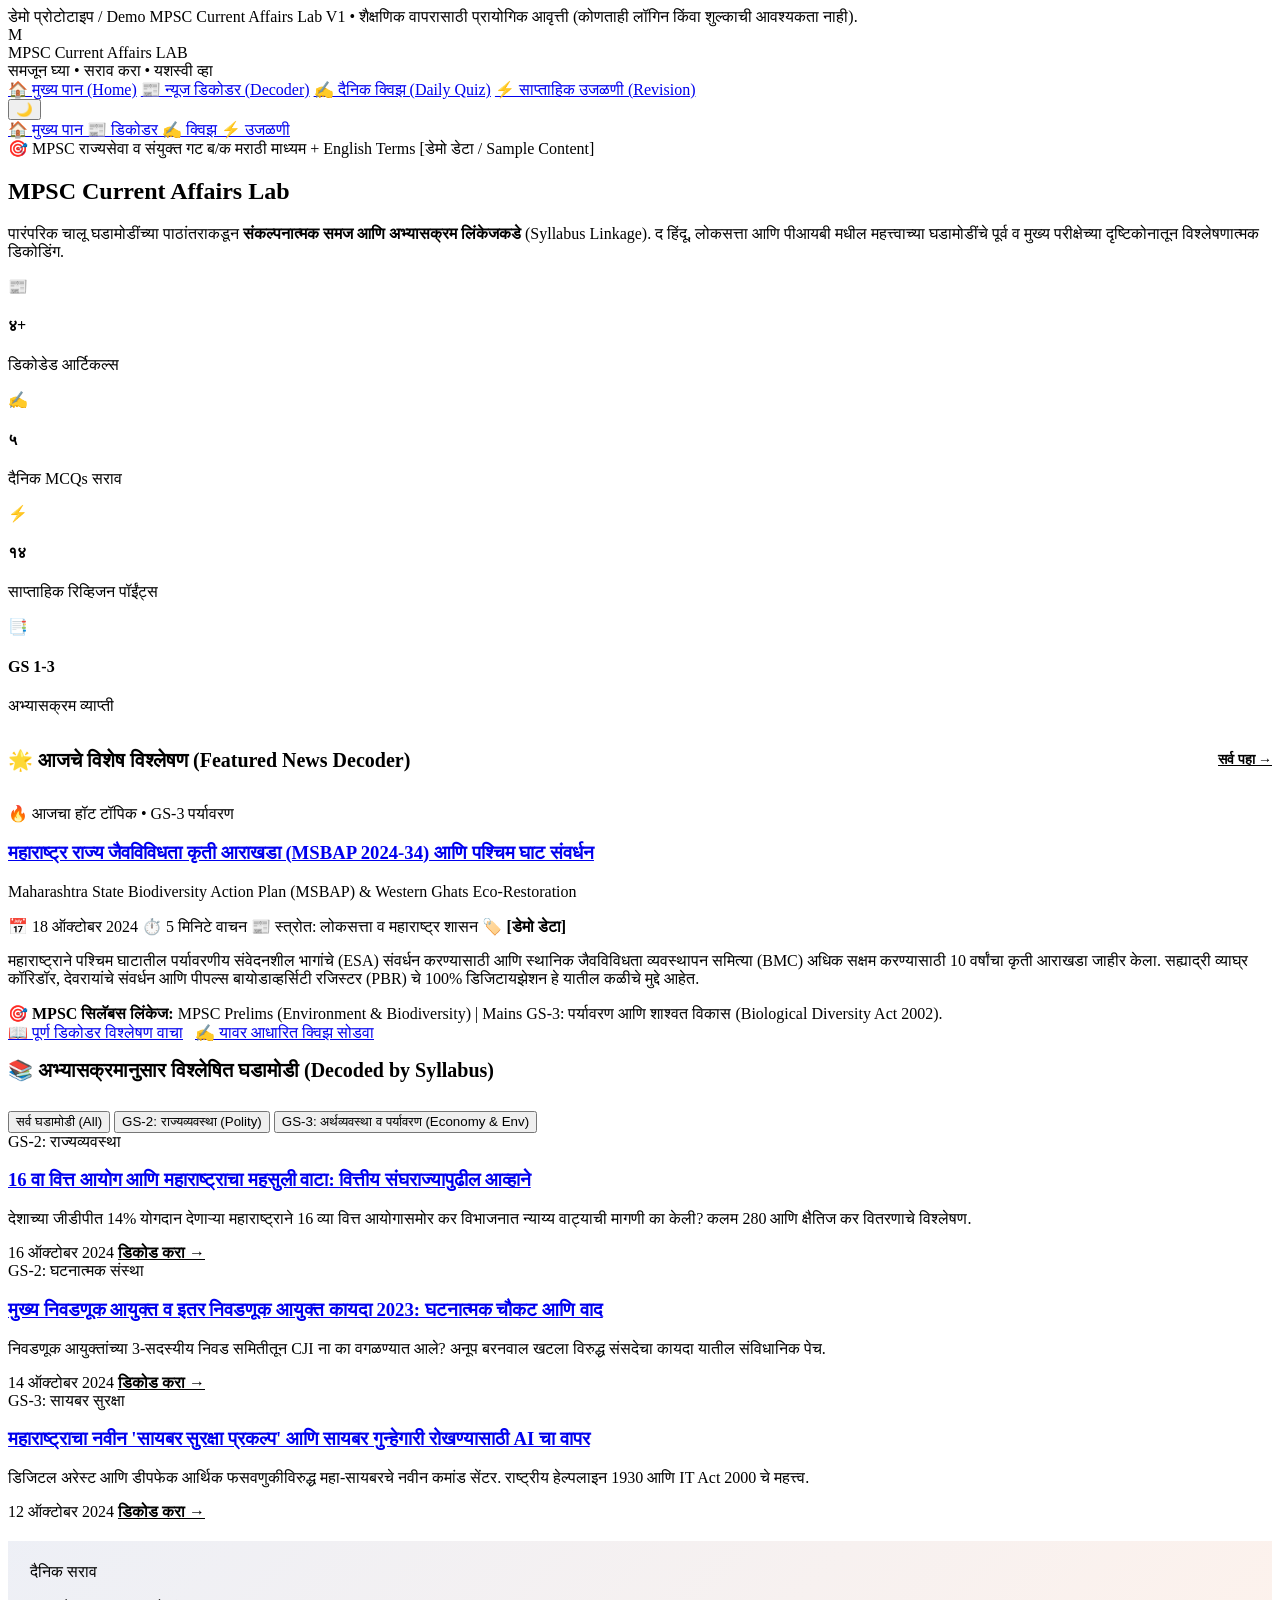
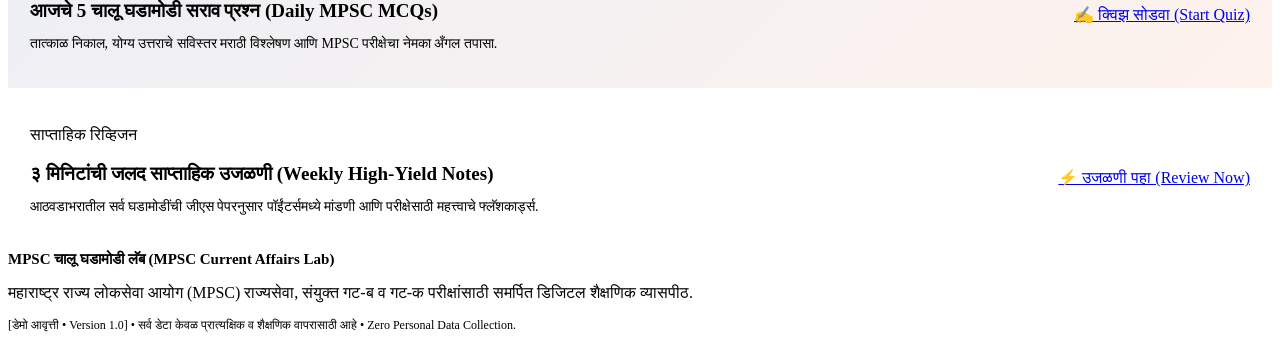
==== index.html @ ac259b22 "Add files via upload" ====
<!DOCTYPE html>
<html lang="mr" data-theme="light">
<head>
  <meta charset="UTF-8">
  <meta name="viewport" content="width=device-width, initial-scale=1.0">
  <title>MPSC चालू घडामोडी लॅब | MPSC Current Affairs Lab</title>
  <meta name="description" content="महाराष्ट्र लोकसेवा आयोग (MPSC) राज्यसेवा व संयुक्त परीक्षांसाठी दर्जेदार चालू घडामोडींचे मराठीत विश्लेषण, सिलॅबस लिंकेज, दैनिक क्विझ आणि साप्ताहिक उजळणी.">
  <link rel="stylesheet" href="css/style.css">
</head>
<body>

  <!-- Demo Notice Banner -->
  <div class="demo-banner" role="status">
    <span class="demo-pill">डेमो प्रोटोटाइप / Demo</span>
    <span>MPSC Current Affairs Lab V1 • शैक्षणिक वापरासाठी प्रायोगिक आवृत्ती (कोणताही लॉगिन किंवा शुल्काची आवश्यकता नाही).</span>
  </div>

  <!-- Main Site Header -->
  <header class="site-header">
    <div class="header-container">
      <div class="brand-wrapper">
        <div class="brand-icon-box" aria-hidden="true">M</div>
        <div class="brand-titles">
          <div class="brand-title">
            MPSC Current Affairs <span class="lab-badge">LAB</span>
          </div>
          <div class="brand-subtitle">समजून घ्या • सराव करा • यशस्वी व्हा</div>
        </div>
      </div>

      <!-- Desktop Nav -->
      <nav class="desktop-nav" aria-label="मुख्य नेव्हिगेशन">
        <a href="index.html" class="nav-link active">🏠 मुख्य पान (Home)</a>
        <a href="decoder.html" class="nav-link">📰 न्यूज डिकोडर (Decoder)</a>
        <a href="quiz.html" class="nav-link">✍️ दैनिक क्विझ (Daily Quiz)</a>
        <a href="revision.html" class="nav-link">⚡ साप्ताहिक उजळणी (Revision)</a>
      </nav>

      <!-- Header Actions -->
      <div class="header-actions">
        <button type="button" class="theme-toggle-btn" aria-label="थीम बदला">🌙</button>
      </div>
    </div>
  </header>

  <!-- Mobile Bottom Sticky Navigation -->
  <nav class="mobile-bottom-nav" aria-label="मोबाईल नेव्हिगेशन">
    <a href="index.html" class="mobile-nav-item active">
      <span class="nav-icon">🏠</span>
      <span>मुख्य पान</span>
    </a>
    <a href="decoder.html" class="mobile-nav-item">
      <span class="nav-icon">📰</span>
      <span>डिकोडर</span>
    </a>
    <a href="quiz.html" class="mobile-nav-item">
      <span class="nav-icon">✍️</span>
      <span>क्विझ</span>
    </a>
    <a href="revision.html" class="mobile-nav-item">
      <span class="nav-icon">⚡</span>
      <span>उजळणी</span>
    </a>
  </nav>

  <!-- Main Content Wrapper -->
  <main class="main-wrapper">
    <!-- Hero / Intro Banner -->
    <section class="page-header-box">
      <div class="page-badge-row">
        <span class="badge badge-mpsc">🎯 MPSC राज्यसेवा व संयुक्त गट ब/क</span>
        <span class="badge badge-category">मराठी माध्यम + English Terms</span>
        <span class="badge badge-demo">[डेमो डेटा / Sample Content]</span>
      </div>
      <h1 class="page-title">MPSC Current Affairs Lab</h1>
      <p class="page-subtitle">
        पारंपरिक चालू घडामोडींच्या पाठांतराकडून <strong>संकल्पनात्मक समज आणि अभ्यासक्रम लिंकेजकडे</strong> (Syllabus Linkage). 
        द हिंदू, लोकसत्ता आणि पीआयबी मधील महत्त्वाच्या घडामोडींचे पूर्व व मुख्य परीक्षेच्या दृष्टिकोनातून विश्लेषणात्मक डिकोडिंग.
      </p>
    </section>

    <!-- Quick Stats Strip -->
    <section class="quick-stats-strip" aria-label="लॅब विहंगावलोकन आकडेवारी">
      <div class="stat-card">
        <div class="stat-icon orange">📰</div>
        <div class="stat-info">
          <h4>४+</h4>
          <p>डिकोडेड आर्टिकल्स</p>
        </div>
      </div>
      <div class="stat-card">
        <div class="stat-icon blue">✍️</div>
        <div class="stat-info">
          <h4>५</h4>
          <p>दैनिक MCQs सराव</p>
        </div>
      </div>
      <div class="stat-card">
        <div class="stat-icon green">⚡</div>
        <div class="stat-info">
          <h4>१४</h4>
          <p>साप्ताहिक रिव्हिजन पॉईंट्स</p>
        </div>
      </div>
      <div class="stat-card">
        <div class="stat-icon purple">📑</div>
        <div class="stat-info">
          <h4>GS 1-3</h4>
          <p>अभ्यासक्रम व्याप्ती</p>
        </div>
      </div>
    </section>

    <!-- Section Heading -->
    <div style="display: flex; align-items: center; justify-content: space-between; margin-bottom: 16px;">
      <h2 style="font-size: 20px; font-weight: 700; color: var(--text-primary); display: flex; align-items: center; gap: 8px;">
        🌟 आजचे विशेष विश्लेषण (Featured News Decoder)
      </h2>
      <a href="decoder.html" style="font-size: 14px; font-weight: 600; color: var(--brand-orange);">
        सर्व पहा →
      </a>
    </div>

    <!-- Featured Article Card -->
    <article class="featured-card">
      <div class="featured-tag">🔥 आजचा हॉट टॉपिक • GS-3 पर्यावरण</div>
      <h3 class="featured-title">
        <a href="decoder.html?id=msbap-western-ghats-2024">
          महाराष्ट्र राज्य जैवविविधता कृती आराखडा (MSBAP 2024-34) आणि पश्चिम घाट संवर्धन
        </a>
      </h3>
      <p class="featured-eng-title">Maharashtra State Biodiversity Action Plan (MSBAP) & Western Ghats Eco-Restoration</p>
      
      <div class="article-meta-row">
        <span class="meta-item">📅 18 ऑक्टोबर 2024</span>
        <span class="meta-item">⏱️ 5 मिनिटे वाचन</span>
        <span class="meta-item">📰 स्त्रोत: लोकसत्ता व महाराष्ट्र शासन</span>
        <span class="meta-item">🏷️ <strong>[डेमो डेटा]</strong></span>
      </div>

      <p class="featured-summary">
        महाराष्ट्राने पश्चिम घाटातील पर्यावरणीय संवेदनशील भागांचे (ESA) संवर्धन करण्यासाठी आणि स्थानिक जैवविविधता व्यवस्थापन समित्या (BMC) अधिक सक्षम करण्यासाठी 10 वर्षांचा कृती आराखडा जाहीर केला. सह्याद्री व्याघ्र कॉरिडॉर, देवरायांचे संवर्धन आणि पीपल्स बायोडाव्हर्सिटी रजिस्टर (PBR) चे 100% डिजिटायझेशन हे यातील कळीचे मुद्दे आहेत.
      </p>

      <div class="syllabus-pill-box">
        <strong>🎯 MPSC सिलॅबस लिंकेज:</strong> MPSC Prelims (Environment & Biodiversity) | Mains GS-3: पर्यावरण आणि शाश्वत विकास (Biological Diversity Act 2002).
      </div>

      <div style="display: flex; gap: 12px; flex-wrap: wrap;">
        <a href="decoder.html?id=msbap-western-ghats-2024" class="btn btn-primary">
          📖 पूर्ण डिकोडर विश्लेषण वाचा
        </a>
        <a href="quiz.html" class="btn btn-secondary">
          ✍️ यावर आधारित क्विझ सोडवा
        </a>
      </div>
    </article>

    <!-- Syllabus Filter Strip -->
    <div style="display: flex; align-items: center; justify-content: space-between; margin-bottom: 12px;">
      <h2 style="font-size: 20px; font-weight: 700; color: var(--text-primary); display: flex; align-items: center; gap: 8px;">
        📚 अभ्यासक्रमानुसार विश्लेषित घडामोडी (Decoded by Syllabus)
      </h2>
    </div>

    <div class="filter-strip" role="tablist" aria-label="अभ्यासक्रम फिल्टर">
      <button class="filter-chip active" data-filter="all">सर्व घडामोडी (All)</button>
      <button class="filter-chip" data-filter="GS-2">GS-2: राज्यव्यवस्था (Polity)</button>
      <button class="filter-chip" data-filter="GS-3">GS-3: अर्थव्यवस्था व पर्यावरण (Economy & Env)</button>
    </div>

    <!-- Articles Grid -->
    <div class="articles-grid" id="home-articles-grid">
      <!-- Article 1 -->
      <article class="article-card" data-category="GS-2">
        <div class="article-card-header">
          <span class="badge badge-category">GS-2: राज्यव्यवस्था</span>
          <h3 class="article-card-title">
            <a href="decoder.html?id=finance-commission-16-maharashtra">
              16 वा वित्त आयोग आणि महाराष्ट्राचा महसुली वाटा: वित्तीय संघराज्यापुढील आव्हाने
            </a>
          </h3>
          <p class="article-card-desc">
            देशाच्या जीडीपीत 14% योगदान देणाऱ्या महाराष्ट्राने 16 व्या वित्त आयोगासमोर कर विभाजनात न्याय्य वाट्याची मागणी का केली? कलम 280 आणि क्षैतिज कर वितरणाचे विश्लेषण.
          </p>
        </div>
        <div class="article-card-footer">
          <span style="color: var(--text-muted);">16 ऑक्टोबर 2024</span>
          <a href="decoder.html?id=finance-commission-16-maharashtra" style="color: var(--brand-orange); font-weight: 700;">
            डिकोड करा →
          </a>
        </div>
      </article>

      <!-- Article 2 -->
      <article class="article-card" data-category="GS-2">
        <div class="article-card-header">
          <span class="badge badge-category">GS-2: घटनात्मक संस्था</span>
          <h3 class="article-card-title">
            <a href="decoder.html?id=election-commission-reform-2024">
              मुख्य निवडणूक आयुक्त व इतर निवडणूक आयुक्त कायदा 2023: घटनात्मक चौकट आणि वाद
            </a>
          </h3>
          <p class="article-card-desc">
            निवडणूक आयुक्तांच्या 3-सदस्यीय निवड समितीतून CJI ना का वगळण्यात आले? अनूप बरनवाल खटला विरुद्ध संसदेचा कायदा यातील संविधानिक पेच.
          </p>
        </div>
        <div class="article-card-footer">
          <span style="color: var(--text-muted);">14 ऑक्टोबर 2024</span>
          <a href="decoder.html?id=election-commission-reform-2024" style="color: var(--brand-orange); font-weight: 700;">
            डिकोड करा →
          </a>
        </div>
      </article>

      <!-- Article 3 -->
      <article class="article-card" data-category="GS-3">
        <div class="article-card-header">
          <span class="badge badge-category">GS-3: सायबर सुरक्षा</span>
          <h3 class="article-card-title">
            <a href="decoder.html?id=ai-cyber-security-maharashtra">
              महाराष्ट्राचा नवीन 'सायबर सुरक्षा प्रकल्प' आणि सायबर गुन्हेगारी रोखण्यासाठी AI चा वापर
            </a>
          </h3>
          <p class="article-card-desc">
            डिजिटल अरेस्ट आणि डीपफेक आर्थिक फसवणुकीविरुद्ध महा-सायबरचे नवीन कमांड सेंटर. राष्ट्रीय हेल्पलाइन 1930 आणि IT Act 2000 चे महत्त्व.
          </p>
        </div>
        <div class="article-card-footer">
          <span style="color: var(--text-muted);">12 ऑक्टोबर 2024</span>
          <a href="decoder.html?id=ai-cyber-security-maharashtra" style="color: var(--brand-orange); font-weight: 700;">
            डिकोड करा →
          </a>
        </div>
      </article>
    </div>

    <!-- Quick Practice & Revision CTA Banners -->
    <div style="display: grid; grid-template-columns: 1fr; gap: 16px; margin-top: 20px;">
      <div style="background: linear-gradient(135deg, rgba(30, 58, 138, 0.08), rgba(234, 88, 12, 0.08)); border: 1.5px solid var(--border-medium); border-radius: var(--radius-lg); padding: 22px; display: flex; align-items: center; justify-content: space-between; flex-wrap: wrap; gap: 14px;">
        <div>
          <span class="badge badge-mpsc" style="margin-bottom: 6px;">दैनिक सराव</span>
          <h3 style="font-size: 19px; font-weight: 700; color: var(--text-primary); margin-bottom: 4px;">
            आजचे 5 चालू घडामोडी सराव प्रश्न (Daily MPSC MCQs)
          </h3>
          <p style="font-size: 14px; color: var(--text-secondary);">
            तात्काळ निकाल, योग्य उत्तराचे सविस्तर मराठी विश्लेषण आणि MPSC परीक्षेचा नेमका अँगल तपासा.
          </p>
        </div>
        <a href="quiz.html" class="btn btn-primary">
          ✍️ क्विझ सोडवा (Start Quiz)
        </a>
      </div>

      <div style="background-color: var(--bg-surface); border: 1px solid var(--border-light); border-radius: var(--radius-lg); padding: 22px; display: flex; align-items: center; justify-content: space-between; flex-wrap: wrap; gap: 14px;">
        <div>
          <span class="badge badge-category" style="margin-bottom: 6px;">साप्ताहिक रिव्हिजन</span>
          <h3 style="font-size: 19px; font-weight: 700; color: var(--text-primary); margin-bottom: 4px;">
            ३ मिनिटांची जलद साप्ताहिक उजळणी (Weekly High-Yield Notes)
          </h3>
          <p style="font-size: 14px; color: var(--text-secondary);">
            आठवडाभरातील सर्व घडामोडींची जीएस पेपरनुसार पॉईंटर्समध्ये मांडणी आणि परीक्षेसाठी महत्त्वाचे फ्लॅशकार्ड्स.
          </p>
        </div>
        <a href="revision.html" class="btn btn-secondary">
          ⚡ उजळणी पहा (Review Now)
        </a>
      </div>
    </div>
  </main>

  <!-- Site Footer -->
  <footer class="site-footer">
    <div class="footer-content">
      <div style="font-weight: 700; color: var(--text-primary); font-size: 15px;">
        MPSC चालू घडामोडी लॅब (MPSC Current Affairs Lab)
      </div>
      <p>
        महाराष्ट्र राज्य लोकसेवा आयोग (MPSC) राज्यसेवा, संयुक्त गट-ब व गट-क परीक्षांसाठी समर्पित डिजिटल शैक्षणिक व्यासपीठ.
      </p>
      <p style="font-size: 12px; color: var(--text-muted);">
        [डेमो आवृत्ती • Version 1.0] • सर्व डेटा केवळ प्रात्यक्षिक व शैक्षणिक वापरासाठी आहे • Zero Personal Data Collection.
      </p>
    </div>
  </footer>

  <script src="data/articles.js"></script>
  <script src="js/app.js"></script>
  <script>
    // Simple filter handling on Home page
    document.querySelectorAll('.filter-chip').forEach(chip => {
      chip.addEventListener('click', () => {
        document.querySelectorAll('.filter-chip').forEach(c => c.classList.remove('active'));
        chip.classList.add('active');
        const filterVal = chip.getAttribute('data-filter');
        
        const cards = document.querySelectorAll('#home-articles-grid .article-card');
        cards.forEach(card => {
          if (filterVal === 'all' || card.getAttribute('data-category') === filterVal) {
            card.style.display = 'flex';
          } else {
            card.style.display = 'none';
          }
        });
      });
    });
  </script>
</body>
</html>
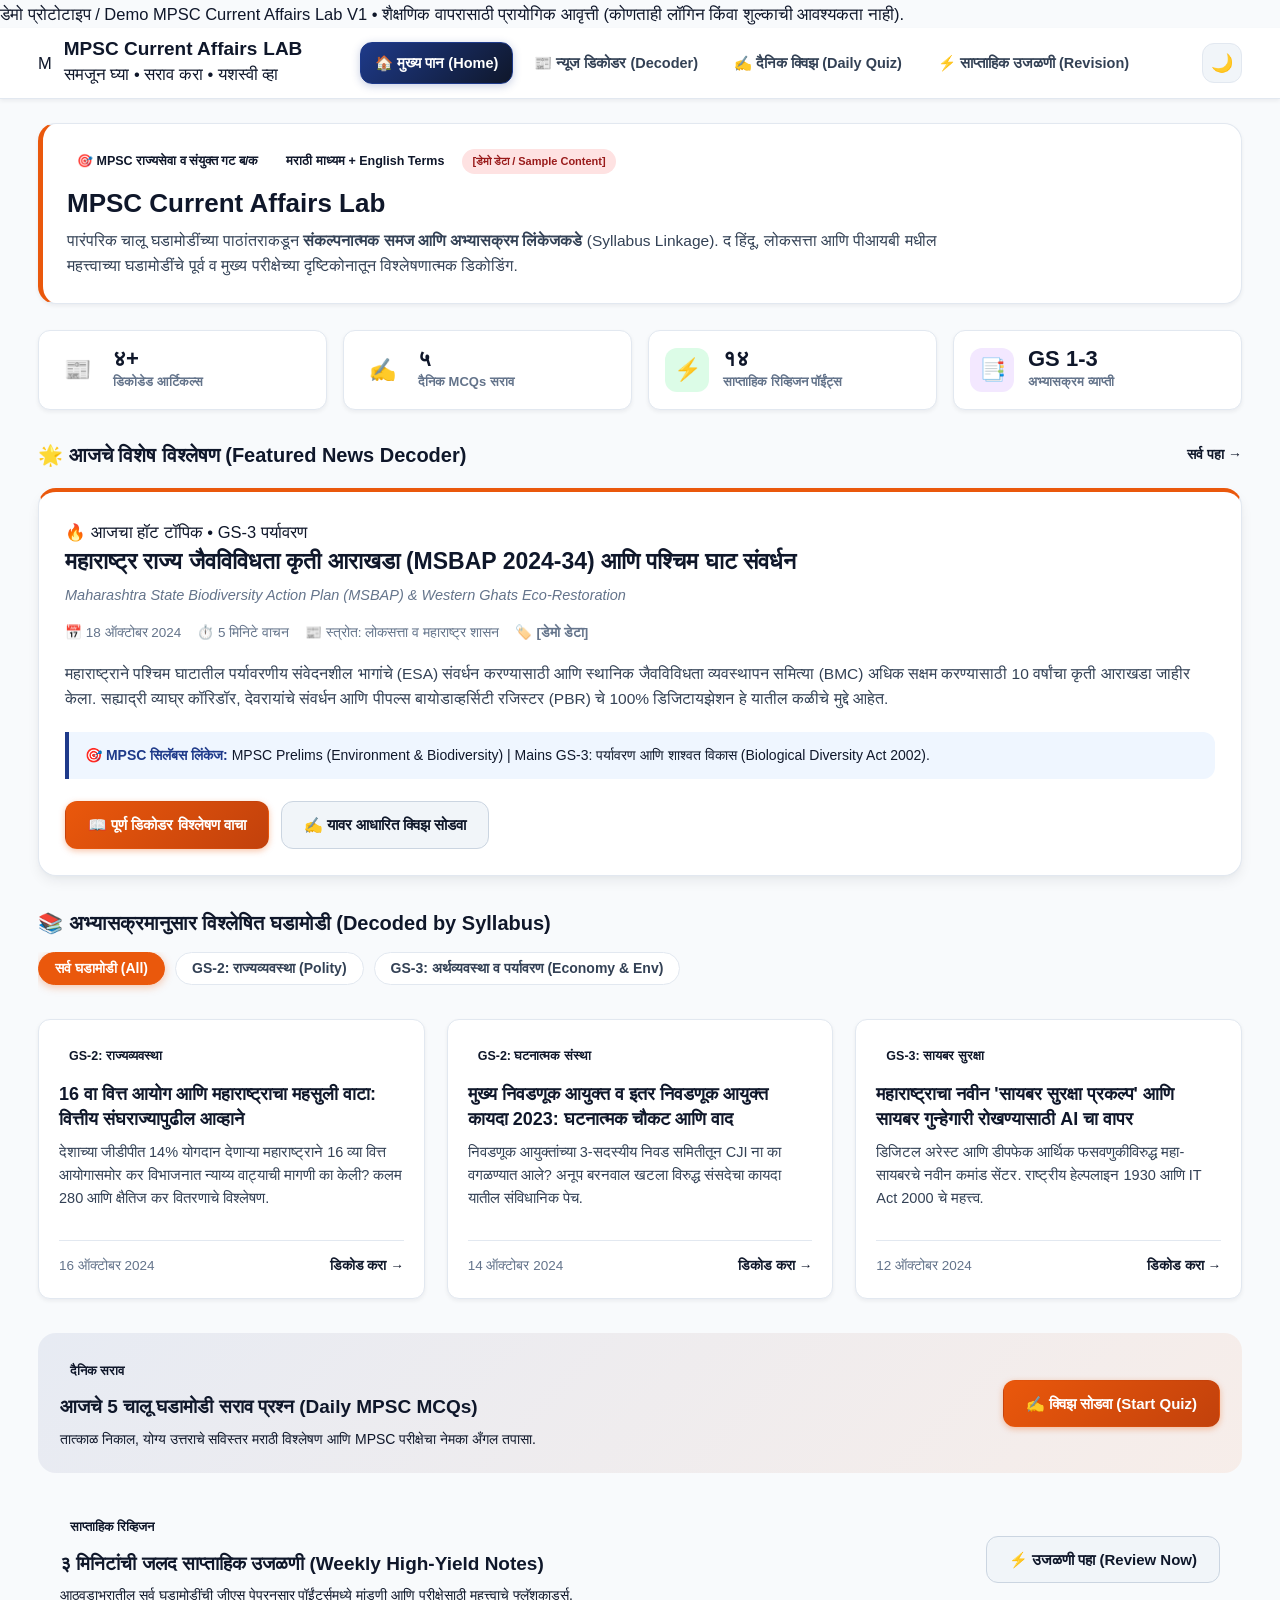
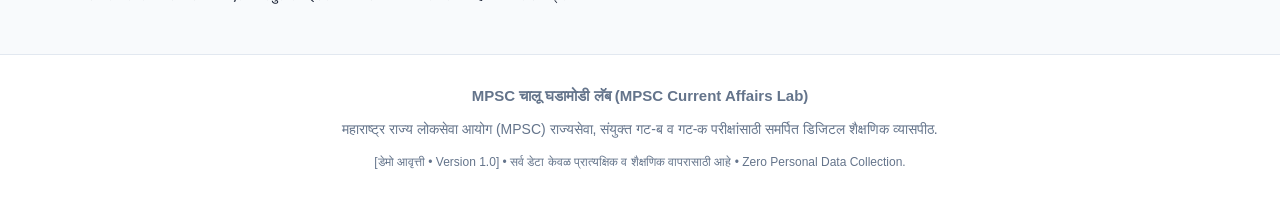
==== commit 7a145251: "Update index.html" ====
--- a/index.html
+++ b/index.html
@@ -5,7 +5,7 @@
   <meta name="viewport" content="width=device-width, initial-scale=1.0">
   <title>MPSC चालू घडामोडी लॅब | MPSC Current Affairs Lab</title>
   <meta name="description" content="महाराष्ट्र लोकसेवा आयोग (MPSC) राज्यसेवा व संयुक्त परीक्षांसाठी दर्जेदार चालू घडामोडींचे मराठीत विश्लेषण, सिलॅबस लिंकेज, दैनिक क्विझ आणि साप्ताहिक उजळणी.">
-  <link rel="stylesheet" href="css/style.css">
+  <link rel="stylesheet" href="style.css">
 </head>
 <body>
 
--- a/style.css
+++ b/style.css
@@ -0,0 +1,1576 @@
+/* ==============================================================================
+   MPSC Current Affairs Lab - Master Professional Stylesheet
+   Palette: Royal Navy Blue, Vibrant Saffron, Crisp White
+   Tagline: समजून घ्या • सराव करा • यशस्वी व्हा
+   Designed for High-Yield Study, WCAG AA Accessibility & Mobile-First UX
+   ============================================================================== */
+
+@import url('https://fonts.googleapis.com/css2?family=Plus+Jakarta+Sans:wght@500;600;700;800&family=Mukta:wght@400;500;600;700;800&family=Noto+Sans+Devanagari:wght@400;500;600;700&display=swap');
+
+:root {
+  /* Core Brand Colors - Light Theme */
+  --navy-primary: #0f172a;       /* Deep Slate Navy */
+  --navy-royal: #1e3a8a;         /* Royal Academic Navy */
+  --navy-surface: #1e293b;
+  --navy-tint: #eff6ff;          /* Very soft blue tint */
+  
+  --saffron-primary: #ea580c;    /* Deep Indian Saffron */
+  --saffron-light: #f97316;      /* Bright Saffron */
+  --saffron-tint: #fff7ed;       /* Saffron background tint */
+  --saffron-border: #fed7aa;
+  
+  /* Backgrounds & Surfaces */
+  --bg-page: #f8fafc;
+  --bg-card: #ffffff;
+  --bg-elevated: #ffffff;
+  --bg-muted: #f1f5f9;
+  --bg-interactive: #e2e8f0;
+
+  /* Typography Colors */
+  --text-main: #0f172a;
+  --text-sub: #334155;
+  --text-muted: #64748b;
+  --text-inverse: #ffffff;
+  
+  /* Borders */
+  --border-subtle: #e2e8f0;
+  --border-strong: #cbd5e1;
+  --border-focus: #ea580c;
+  
+  /* Status */
+  --color-success: #15803d;
+  --color-success-bg: #dcfce7;
+  --color-success-border: #86efac;
+  
+  --color-error: #b91c1c;
+  --color-error-bg: #fee2e2;
+  --color-error-border: #fca5a5;
+
+  /* Shadows */
+  --shadow-xs: 0 1px 2px rgba(15, 23, 42, 0.05);
+  --shadow-sm: 0 2px 4px rgba(15, 23, 42, 0.06);
+  --shadow-md: 0 6px 14px -2px rgba(15, 23, 42, 0.08), 0 2px 6px -2px rgba(15, 23, 42, 0.04);
+  --shadow-lg: 0 12px 24px -4px rgba(15, 23, 42, 0.1), 0 4px 8px -2px rgba(15, 23, 42, 0.04);
+  
+  /* Radii */
+  --radius-sm: 8px;
+  --radius-md: 12px;
+  --radius-lg: 18px;
+  --radius-full: 9999px;
+
+  /* Typography */
+  --font-marathi: 'Mukta', 'Noto Sans Devanagari', sans-serif;
+  --font-display: 'Plus Jakarta Sans', 'Mukta', sans-serif;
+}
+
+/* Dark Theme Variables */
+[data-theme="dark"] {
+  --navy-primary: #f8fafc;
+  --navy-royal: #93c5fd;
+  --navy-surface: #0f172a;
+  --navy-tint: rgba(30, 58, 138, 0.25);
+
+  --saffron-tint: rgba(234, 88, 12, 0.15);
+  --saffron-border: rgba(249, 115, 22, 0.35);
+
+  --bg-page: #0b1329;            /* Midnight Navy */
+  --bg-card: #111e38;            /* Card Navy */
+  --bg-elevated: #162547;
+  --bg-muted: #13223f;
+  --bg-interactive: #1e335a;
+
+  --text-main: #f8fafc;
+  --text-sub: #cbd5e1;
+  --text-muted: #94a3b8;
+  --text-inverse: #0f172a;
+
+  --border-subtle: #1e335a;
+  --border-strong: #2d4a7a;
+
+  --color-success-bg: rgba(21, 128, 61, 0.25);
+  --color-success-border: #16a34a;
+
+  --color-error-bg: rgba(185, 28, 28, 0.25);
+  --color-error-border: #ef4444;
+
+  --shadow-sm: 0 2px 6px rgba(0, 0, 0, 0.4);
+  --shadow-md: 0 6px 16px rgba(0, 0, 0, 0.45);
+  --shadow-lg: 0 12px 28px rgba(0, 0, 0, 0.55);
+}
+
+/* ==============================================================================
+   Base Resets & Accessible Typography
+   ============================================================================== */
+
+*, *::before, *::after {
+  box-sizing: border-box;
+  margin: 0;
+  padding: 0;
+  -webkit-tap-highlight-color: transparent;
+}
+
+body {
+  font-family: var(--font-marathi);
+  font-size: 16.5px;
+  line-height: 1.7;
+  color: var(--text-main);
+  background-color: var(--bg-page);
+  min-height: 100vh;
+  display: flex;
+  flex-direction: column;
+  transition: background-color 0.25s ease, color 0.25s ease;
+  padding-bottom: 74px; /* Clearance for sticky bottom mobile nav */
+}
+
+@media (min-width: 860px) {
+  body {
+    padding-bottom: 0;
+  }
+}
+
+a {
+  color: inherit;
+  text-decoration: none;
+}
+
+button {
+  font-family: inherit;
+  cursor: pointer;
+  border: none;
+  background: none;
+}
+
+input {
+  font-family: inherit;
+}
+
+/* Accessibility Focus Ring */
+a:focus-visible,
+button:focus-visible,
+input:focus-visible {
+  outline: 3px solid var(--border-focus);
+  outline-offset: 3px;
+}
+
+/* ==============================================================================
+   Top Disclaimer Ribbon
+   ============================================================================== */
+
+.top-notice-bar {
+  background: linear-gradient(90deg, #0f172a 0%, #1e3a8a 100%);
+  color: #ffffff;
+  padding: 6px 16px;
+  font-size: 13px;
+  display: flex;
+  align-items: center;
+  justify-content: center;
+  gap: 10px;
+  text-align: center;
+  border-bottom: 1px solid rgba(255, 255, 255, 0.1);
+  position: relative;
+  z-index: 60;
+}
+
+.notice-pill {
+  background: var(--saffron-primary);
+  color: #ffffff;
+  padding: 1px 8px;
+  border-radius: var(--radius-full);
+  font-size: 11px;
+  font-weight: 700;
+  letter-spacing: 0.4px;
+}
+
+.notice-text {
+  font-weight: 500;
+  letter-spacing: 0.1px;
+}
+
+/* ==============================================================================
+   Header & Professional Brand Navigation
+   ============================================================================== */
+
+.site-header {
+  background-color: var(--bg-card);
+  border-bottom: 1px solid var(--border-subtle);
+  position: sticky;
+  top: 0;
+  z-index: 50;
+  box-shadow: var(--shadow-sm);
+  transition: background-color 0.25s ease, border-color 0.25s ease;
+}
+
+.header-container {
+  max-width: 1240px;
+  margin: 0 auto;
+  padding: 10px 18px;
+  display: flex;
+  align-items: center;
+  justify-content: space-between;
+  gap: 16px;
+}
+
+/* Brand Box with Custom Independent SVG */
+.brand-wrapper {
+  display: flex;
+  align-items: center;
+  gap: 12px;
+  text-decoration: none;
+}
+
+.brand-svg-logo {
+  width: 44px;
+  height: 44px;
+  flex-shrink: 0;
+  filter: drop-shadow(0 2px 6px rgba(234, 88, 12, 0.3));
+}
+
+.brand-titles {
+  display: flex;
+  flex-direction: column;
+}
+
+.brand-title {
+  font-family: var(--font-display);
+  font-size: 19px;
+  font-weight: 800;
+  line-height: 1.15;
+  color: var(--text-main);
+  display: flex;
+  align-items: center;
+  gap: 6px;
+}
+
+.brand-title .brand-accent {
+  color: var(--saffron-primary);
+}
+
+.brand-title .lab-pill {
+  background: linear-gradient(135deg, var(--saffron-primary), #c2410c);
+  color: #ffffff;
+  font-size: 11px;
+  font-weight: 800;
+  padding: 2px 7px;
+  border-radius: var(--radius-sm);
+  letter-spacing: 0.6px;
+}
+
+.brand-tagline {
+  font-size: 12px;
+  font-weight: 600;
+  color: var(--saffron-primary);
+  line-height: 1.3;
+}
+
+.brand-subtext {
+  font-size: 11px;
+  color: var(--text-muted);
+  line-height: 1.2;
+}
+
+/* Desktop Navigation */
+.desktop-nav {
+  display: none;
+  align-items: center;
+  gap: 6px;
+}
+
+@media (min-width: 860px) {
+  .desktop-nav {
+    display: flex;
+  }
+}
+
+.nav-link {
+  padding: 8px 14px;
+  border-radius: var(--radius-md);
+  font-size: 14.5px;
+  font-weight: 600;
+  color: var(--text-sub);
+  display: flex;
+  align-items: center;
+  gap: 6px;
+  transition: all 0.2s cubic-bezier(0.4, 0, 0.2, 1);
+  border: 1px solid transparent;
+}
+
+.nav-link:hover {
+  color: var(--saffron-primary);
+  background-color: var(--saffron-tint);
+  border-color: var(--saffron-border);
+}
+
+.nav-link.active {
+  color: #ffffff;
+  background: linear-gradient(135deg, #1e3a8a, #0f172a);
+  border-color: #1e3a8a;
+  box-shadow: 0 2px 8px rgba(30, 58, 138, 0.25);
+}
+
+[data-theme="dark"] .nav-link.active {
+  background: linear-gradient(135deg, var(--saffron-primary), #c2410c);
+  border-color: var(--saffron-primary);
+  color: #ffffff;
+}
+
+/* Header Utilities */
+.header-actions {
+  display: flex;
+  align-items: center;
+  gap: 10px;
+}
+
+.theme-toggle-btn {
+  width: 40px;
+  height: 40px;
+  border-radius: var(--radius-md);
+  background-color: var(--bg-muted);
+  border: 1px solid var(--border-subtle);
+  color: var(--text-main);
+  display: flex;
+  align-items: center;
+  justify-content: center;
+  font-size: 18px;
+  transition: all 0.2s ease;
+}
+
+.theme-toggle-btn:hover {
+  background-color: var(--bg-interactive);
+  border-color: var(--border-strong);
+  transform: rotate(15deg);
+}
+
+/* ==============================================================================
+   Mobile Bottom Floating Navigation Bar
+   ============================================================================== */
+
+.mobile-bottom-nav {
+  position: fixed;
+  bottom: 0;
+  left: 0;
+  right: 0;
+  background-color: var(--bg-card);
+  border-top: 1px solid var(--border-subtle);
+  display: flex;
+  justify-content: space-around;
+  padding: 6px 4px;
+  z-index: 55;
+  box-shadow: 0 -3px 12px rgba(0, 0, 0, 0.08);
+}
+
+@media (min-width: 860px) {
+  .mobile-bottom-nav {
+    display: none;
+  }
+}
+
+.mobile-nav-item {
+  display: flex;
+  flex-direction: column;
+  align-items: center;
+  justify-content: center;
+  flex: 1;
+  padding: 6px 2px;
+  font-size: 12px;
+  font-weight: 600;
+  color: var(--text-muted);
+  border-radius: var(--radius-sm);
+  transition: all 0.18s ease;
+  min-height: 48px;
+}
+
+.mobile-nav-item .nav-icon {
+  font-size: 19px;
+  margin-bottom: 2px;
+}
+
+.mobile-nav-item.active {
+  color: var(--saffron-primary);
+  font-weight: 700;
+}
+
+/* ==============================================================================
+   Main Content Layout Container
+   ============================================================================== */
+
+.main-wrapper {
+  max-width: 1240px;
+  width: 100%;
+  margin: 0 auto;
+  padding: 24px 18px;
+  flex: 1;
+}
+
+/* ==============================================================================
+   Hero Section: Professional Navy & Saffron Academic Banner
+   ============================================================================== */
+
+.hero-box {
+  background: linear-gradient(135deg, #0f172a 0%, #1e3a8a 70%, #172554 100%);
+  color: #ffffff;
+  border-radius: var(--radius-lg);
+  padding: 32px 24px;
+  margin-bottom: 28px;
+  position: relative;
+  overflow: hidden;
+  box-shadow: var(--shadow-lg);
+  border: 1px solid rgba(255, 255, 255, 0.12);
+}
+
+@media (min-width: 768px) {
+  .hero-box {
+    padding: 40px 36px;
+  }
+}
+
+.hero-box::before {
+  content: "";
+  position: absolute;
+  top: -60px;
+  right: -60px;
+  width: 220px;
+  height: 220px;
+  background: radial-gradient(circle, rgba(234, 88, 12, 0.35) 0%, transparent 70%);
+  border-radius: 50%;
+  pointer-events: none;
+}
+
+.hero-tagline-badge {
+  display: inline-flex;
+  align-items: center;
+  gap: 8px;
+  background: rgba(234, 88, 12, 0.25);
+  border: 1px solid rgba(249, 115, 22, 0.5);
+  color: #ffedd5;
+  font-size: 13.5px;
+  font-weight: 700;
+  padding: 4px 14px;
+  border-radius: var(--radius-full);
+  margin-bottom: 16px;
+  letter-spacing: 0.2px;
+}
+
+.hero-title {
+  font-family: var(--font-display);
+  font-size: 28px;
+  font-weight: 800;
+  line-height: 1.3;
+  margin-bottom: 12px;
+  color: #ffffff;
+}
+
+@media (min-width: 768px) {
+  .hero-title {
+    font-size: 34px;
+  }
+}
+
+.hero-desc {
+  font-size: 16px;
+  line-height: 1.65;
+  color: #e2e8f0;
+  max-width: 880px;
+  margin-bottom: 24px;
+}
+
+/* Quick Search & Filter Bar in Hero */
+.hero-search-wrapper {
+  background: rgba(255, 255, 255, 0.12);
+  backdrop-filter: blur(8px);
+  border: 1px solid rgba(255, 255, 255, 0.2);
+  border-radius: var(--radius-md);
+  padding: 6px 12px;
+  display: flex;
+  align-items: center;
+  gap: 10px;
+  max-width: 600px;
+}
+
+.hero-search-input {
+  background: transparent;
+  border: none;
+  color: #ffffff;
+  font-size: 15px;
+  width: 100%;
+  padding: 6px 4px;
+}
+
+.hero-search-input::placeholder {
+  color: #cbd5e1;
+}
+
+.hero-search-input:focus {
+  outline: none;
+}
+
+/* ==============================================================================
+   Page Header Box (for inner pages)
+   ============================================================================== */
+
+.page-header-box {
+  background-color: var(--bg-card);
+  border: 1px solid var(--border-subtle);
+  border-left: 5px solid var(--saffron-primary);
+  border-radius: var(--radius-lg);
+  padding: 24px;
+  margin-bottom: 26px;
+  box-shadow: var(--shadow-sm);
+}
+
+.page-badge-row {
+  display: flex;
+  align-items: center;
+  gap: 8px;
+  margin-bottom: 12px;
+  flex-wrap: wrap;
+}
+
+.page-title {
+  font-size: 26px;
+  font-weight: 800;
+  line-height: 1.3;
+  color: var(--text-main);
+  margin-bottom: 8px;
+}
+
+.page-subtitle {
+  font-size: 15.5px;
+  color: var(--text-sub);
+  line-height: 1.6;
+  max-width: 900px;
+}
+
+/* ==============================================================================
+   Badges System
+   ============================================================================== */
+
+.badge {
+  display: inline-flex;
+  align-items: center;
+  gap: 4px;
+  padding: 3px 10px;
+  border-radius: var(--radius-full);
+  font-size: 12.5px;
+  font-weight: 700;
+}
+
+.badge-navy {
+  background-color: var(--navy-tint);
+  color: var(--navy-royal);
+  border: 1px solid rgba(30, 58, 138, 0.2);
+}
+
+.badge-saffron {
+  background-color: var(--saffron-tint);
+  color: var(--saffron-primary);
+  border: 1px solid var(--saffron-border);
+}
+
+.badge-demo {
+  background-color: #fee2e2;
+  color: #991b1b;
+  font-size: 11px;
+}
+
+[data-theme="dark"] .badge-demo {
+  background-color: rgba(185, 28, 28, 0.25);
+  color: #fca5a5;
+}
+
+/* ==============================================================================
+   Quick Stats Overview
+   ============================================================================== */
+
+.quick-stats-strip {
+  display: grid;
+  grid-template-columns: repeat(2, 1fr);
+  gap: 14px;
+  margin-bottom: 28px;
+}
+
+@media (min-width: 768px) {
+  .quick-stats-strip {
+    grid-template-columns: repeat(4, 1fr);
+    gap: 16px;
+  }
+}
+
+.stat-card {
+  background-color: var(--bg-card);
+  border: 1px solid var(--border-subtle);
+  border-radius: var(--radius-md);
+  padding: 16px;
+  display: flex;
+  align-items: center;
+  gap: 14px;
+  box-shadow: var(--shadow-sm);
+  transition: transform 0.2s ease, box-shadow 0.2s ease;
+}
+
+.stat-card:hover {
+  transform: translateY(-2px);
+  box-shadow: var(--shadow-md);
+  border-color: var(--saffron-primary);
+}
+
+.stat-icon {
+  width: 44px;
+  height: 44px;
+  border-radius: var(--radius-md);
+  display: flex;
+  align-items: center;
+  justify-content: center;
+  font-size: 22px;
+  flex-shrink: 0;
+}
+
+.stat-icon.saffron {
+  background: var(--saffron-tint);
+  color: var(--saffron-primary);
+  border: 1px solid var(--saffron-border);
+}
+
+.stat-icon.navy {
+  background: var(--navy-tint);
+  color: var(--navy-royal);
+  border: 1px solid rgba(30, 58, 138, 0.2);
+}
+
+.stat-icon.green {
+  background: var(--color-success-bg);
+  color: var(--color-success);
+}
+
+.stat-icon.purple {
+  background: #f3e8ff;
+  color: #7e22ce;
+}
+
+.stat-info h4 {
+  font-size: 22px;
+  font-weight: 800;
+  line-height: 1.1;
+  color: var(--text-main);
+}
+
+.stat-info p {
+  font-size: 13px;
+  color: var(--text-muted);
+  font-weight: 600;
+}
+
+/* ==============================================================================
+   Filter Chips
+   ============================================================================== */
+
+.filter-strip {
+  display: flex;
+  align-items: center;
+  gap: 10px;
+  overflow-x: auto;
+  padding-bottom: 12px;
+  margin-bottom: 22px;
+}
+
+.filter-chip {
+  padding: 7px 16px;
+  background-color: var(--bg-card);
+  border: 1px solid var(--border-subtle);
+  border-radius: var(--radius-full);
+  font-size: 14px;
+  font-weight: 600;
+  color: var(--text-sub);
+  white-space: nowrap;
+  transition: all 0.2s ease;
+}
+
+.filter-chip:hover {
+  border-color: var(--saffron-primary);
+  color: var(--saffron-primary);
+  background-color: var(--saffron-tint);
+}
+
+.filter-chip.active {
+  background-color: var(--saffron-primary);
+  color: #ffffff;
+  border-color: var(--saffron-primary);
+  box-shadow: 0 2px 8px rgba(234, 88, 12, 0.35);
+}
+
+/* ==============================================================================
+   Featured Article Card (Highlight Topic)
+   ============================================================================== */
+
+.featured-card {
+  background-color: var(--bg-card);
+  border: 1px solid var(--border-subtle);
+  border-top: 4px solid var(--saffron-primary);
+  border-radius: var(--radius-lg);
+  padding: 26px;
+  margin-bottom: 30px;
+  box-shadow: var(--shadow-md);
+  transition: all 0.2s ease;
+}
+
+.featured-card:hover {
+  box-shadow: var(--shadow-lg);
+  border-color: var(--saffron-primary);
+}
+
+.featured-badge-row {
+  display: flex;
+  align-items: center;
+  gap: 8px;
+  margin-bottom: 14px;
+  flex-wrap: wrap;
+}
+
+.featured-title {
+  font-size: 23px;
+  font-weight: 800;
+  line-height: 1.35;
+  margin-bottom: 6px;
+  color: var(--text-main);
+}
+
+.featured-title a:hover {
+  color: var(--saffron-primary);
+}
+
+.featured-eng-title {
+  font-size: 14.5px;
+  color: var(--text-muted);
+  font-style: italic;
+  margin-bottom: 14px;
+}
+
+.article-meta-row {
+  display: flex;
+  align-items: center;
+  gap: 16px;
+  font-size: 13.5px;
+  color: var(--text-muted);
+  margin-bottom: 16px;
+  flex-wrap: wrap;
+}
+
+.meta-item {
+  display: flex;
+  align-items: center;
+  gap: 5px;
+}
+
+.featured-summary {
+  font-size: 15.5px;
+  color: var(--text-sub);
+  line-height: 1.65;
+  margin-bottom: 20px;
+}
+
+.syllabus-pill-box {
+  background-color: var(--navy-tint);
+  border-left: 4px solid var(--navy-royal);
+  padding: 12px 16px;
+  border-radius: 0 var(--radius-md) var(--radius-md) 0;
+  font-size: 14px;
+  margin-bottom: 22px;
+}
+
+.syllabus-pill-box strong {
+  color: var(--navy-royal);
+}
+
+/* ==============================================================================
+   Buttons System
+   ============================================================================== */
+
+.btn {
+  display: inline-flex;
+  align-items: center;
+  justify-content: center;
+  gap: 8px;
+  padding: 10px 22px;
+  font-size: 15px;
+  font-weight: 700;
+  border-radius: var(--radius-md);
+  transition: all 0.2s cubic-bezier(0.4, 0, 0.2, 1);
+  cursor: pointer;
+  border: 1px solid transparent;
+}
+
+.btn-primary {
+  background: linear-gradient(135deg, var(--saffron-primary), #c2410c);
+  color: #ffffff;
+  box-shadow: 0 2px 6px rgba(234, 88, 12, 0.35);
+}
+
+.btn-primary:hover {
+  background: linear-gradient(135deg, #c2410c, #9a3412);
+  transform: translateY(-1px);
+  box-shadow: 0 4px 12px rgba(234, 88, 12, 0.45);
+}
+
+.btn-navy {
+  background: linear-gradient(135deg, #1e3a8a, #0f172a);
+  color: #ffffff;
+  box-shadow: 0 2px 6px rgba(30, 58, 138, 0.3);
+}
+
+.btn-navy:hover {
+  background: linear-gradient(135deg, #0f172a, #020617);
+  transform: translateY(-1px);
+}
+
+.btn-secondary {
+  background-color: var(--bg-muted);
+  color: var(--text-main);
+  border-color: var(--border-strong);
+}
+
+.btn-secondary:hover {
+  background-color: var(--bg-interactive);
+}
+
+.btn-sm {
+  padding: 6px 14px;
+  font-size: 13.5px;
+}
+
+/* ==============================================================================
+   Article Cards Grid
+   ============================================================================== */
+
+.articles-grid {
+  display: grid;
+  grid-template-columns: 1fr;
+  gap: 22px;
+  margin-bottom: 34px;
+}
+
+@media (min-width: 768px) {
+  .articles-grid {
+    grid-template-columns: repeat(2, 1fr);
+  }
+}
+
+@media (min-width: 1040px) {
+  .articles-grid {
+    grid-template-columns: repeat(3, 1fr);
+  }
+}
+
+.article-card {
+  background-color: var(--bg-card);
+  border: 1px solid var(--border-subtle);
+  border-radius: var(--radius-md);
+  padding: 20px;
+  display: flex;
+  flex-direction: column;
+  justify-content: space-between;
+  box-shadow: var(--shadow-sm);
+  transition: all 0.22s ease;
+}
+
+.article-card:hover {
+  transform: translateY(-3px);
+  box-shadow: var(--shadow-md);
+  border-color: var(--saffron-primary);
+}
+
+.article-card-header {
+  margin-bottom: 14px;
+}
+
+.article-card-title {
+  font-size: 18px;
+  font-weight: 700;
+  line-height: 1.4;
+  color: var(--text-main);
+  margin: 12px 0 8px 0;
+}
+
+.article-card-title a:hover {
+  color: var(--saffron-primary);
+}
+
+.article-card-desc {
+  font-size: 14.5px;
+  color: var(--text-sub);
+  line-height: 1.6;
+  margin-bottom: 16px;
+  display: -webkit-box;
+  -webkit-line-clamp: 3;
+  -webkit-box-orient: vertical;
+  overflow: hidden;
+}
+
+.article-card-footer {
+  border-top: 1px solid var(--border-subtle);
+  padding-top: 14px;
+  margin-top: auto;
+  display: flex;
+  align-items: center;
+  justify-content: space-between;
+  font-size: 13.5px;
+}
+
+.article-read-link {
+  color: var(--saffron-primary);
+  font-weight: 700;
+  display: inline-flex;
+  align-items: center;
+  gap: 4px;
+}
+
+.article-read-link:hover {
+  text-decoration: underline;
+}
+
+/* ==============================================================================
+   News Decoder In-Depth Page Layout
+   ============================================================================== */
+
+.decoder-layout {
+  display: grid;
+  grid-template-columns: 1fr;
+  gap: 26px;
+}
+
+@media (min-width: 900px) {
+  .decoder-layout {
+    grid-template-columns: 2.3fr 1fr;
+  }
+}
+
+.decoder-main {
+  background-color: var(--bg-card);
+  border: 1px solid var(--border-subtle);
+  border-radius: var(--radius-lg);
+  padding: 24px;
+  box-shadow: var(--shadow-sm);
+}
+
+@media (min-width: 768px) {
+  .decoder-main {
+    padding: 34px;
+  }
+}
+
+.decoder-source-callout {
+  background-color: var(--bg-muted);
+  border: 1px dashed var(--border-strong);
+  border-radius: var(--radius-md);
+  padding: 14px 18px;
+  margin-bottom: 26px;
+  display: flex;
+  align-items: center;
+  justify-content: space-between;
+  gap: 12px;
+  flex-wrap: wrap;
+}
+
+.decoder-section {
+  margin-bottom: 30px;
+}
+
+.decoder-section-title {
+  font-size: 20px;
+  font-weight: 800;
+  color: var(--text-main);
+  margin-bottom: 14px;
+  display: flex;
+  align-items: center;
+  gap: 8px;
+  border-bottom: 2px solid var(--border-subtle);
+  padding-bottom: 8px;
+}
+
+.decoder-section-title .sec-icon {
+  color: var(--saffron-primary);
+}
+
+.decoder-p {
+  font-size: 16px;
+  color: var(--text-sub);
+  line-height: 1.75;
+  margin-bottom: 14px;
+}
+
+/* Prelims Points */
+.pointer-list {
+  list-style: none;
+  display: flex;
+  flex-direction: column;
+  gap: 12px;
+  margin-top: 12px;
+}
+
+.pointer-item {
+  background-color: var(--bg-muted);
+  border-left: 4px solid var(--color-success);
+  padding: 12px 16px;
+  border-radius: 0 var(--radius-sm) var(--radius-sm) 0;
+  font-size: 15px;
+  line-height: 1.6;
+  color: var(--text-main);
+}
+
+/* Mains Analytical Box */
+.mains-box {
+  background-color: var(--navy-tint);
+  border: 1px solid rgba(30, 58, 138, 0.25);
+  border-radius: var(--radius-md);
+  padding: 22px;
+  margin-top: 14px;
+}
+
+.mains-question-card {
+  background-color: var(--bg-card);
+  border: 1px solid var(--border-subtle);
+  border-radius: var(--radius-sm);
+  padding: 14px 18px;
+  margin-bottom: 16px;
+  font-weight: 700;
+  color: var(--text-main);
+  font-size: 15.5px;
+}
+
+.mains-points-list {
+  padding-left: 22px;
+  font-size: 15px;
+  color: var(--text-sub);
+  display: flex;
+  flex-direction: column;
+  gap: 8px;
+}
+
+/* Glossary Cards */
+.glossary-grid {
+  display: grid;
+  grid-template-columns: 1fr;
+  gap: 14px;
+  margin-top: 14px;
+}
+
+@media (min-width: 600px) {
+  .glossary-grid {
+    grid-template-columns: repeat(2, 1fr);
+  }
+}
+
+.glossary-item {
+  background-color: var(--bg-muted);
+  border: 1px solid var(--border-subtle);
+  border-radius: var(--radius-md);
+  padding: 14px 16px;
+}
+
+.glossary-term {
+  font-weight: 800;
+  font-size: 15.5px;
+  color: var(--saffron-primary);
+  display: block;
+}
+
+.glossary-eng {
+  font-size: 13px;
+  color: var(--text-muted);
+  margin-bottom: 6px;
+}
+
+.glossary-def {
+  font-size: 14px;
+  color: var(--text-sub);
+  line-height: 1.5;
+}
+
+/* Sidebar */
+.decoder-sidebar {
+  display: flex;
+  flex-direction: column;
+  gap: 20px;
+}
+
+.sidebar-widget {
+  background-color: var(--bg-card);
+  border: 1px solid var(--border-subtle);
+  border-radius: var(--radius-md);
+  padding: 20px;
+  box-shadow: var(--shadow-sm);
+}
+
+.widget-title {
+  font-size: 17px;
+  font-weight: 800;
+  margin-bottom: 14px;
+  display: flex;
+  align-items: center;
+  gap: 8px;
+  color: var(--text-main);
+}
+
+.article-nav-list {
+  list-style: none;
+  display: flex;
+  flex-direction: column;
+  gap: 10px;
+}
+
+.article-nav-item a {
+  display: block;
+  padding: 10px 12px;
+  border-radius: var(--radius-sm);
+  font-size: 14.5px;
+  line-height: 1.45;
+  color: var(--text-sub);
+  transition: all 0.2s ease;
+  border: 1px solid transparent;
+}
+
+.article-nav-item a:hover {
+  background-color: var(--saffron-tint);
+  color: var(--saffron-primary);
+}
+
+.article-nav-item.active a {
+  background-color: var(--saffron-tint);
+  color: var(--saffron-primary);
+  font-weight: 700;
+  border-color: var(--saffron-border);
+}
+
+/* ==============================================================================
+   Daily Quiz Dashboard
+   ============================================================================== */
+
+.quiz-container {
+  max-width: 880px;
+  margin: 0 auto;
+}
+
+.quiz-top-bar {
+  background-color: var(--bg-card);
+  border: 1px solid var(--border-subtle);
+  border-radius: var(--radius-md);
+  padding: 16px 22px;
+  margin-bottom: 22px;
+  display: flex;
+  align-items: center;
+  justify-content: space-between;
+  box-shadow: var(--shadow-sm);
+  flex-wrap: wrap;
+  gap: 12px;
+}
+
+.score-badge {
+  font-size: 15px;
+  font-weight: 800;
+  background-color: var(--navy-tint);
+  color: var(--navy-royal);
+  padding: 6px 14px;
+  border-radius: var(--radius-full);
+  border: 1px solid rgba(30, 58, 138, 0.2);
+}
+
+.question-card {
+  background-color: var(--bg-card);
+  border: 1px solid var(--border-subtle);
+  border-radius: var(--radius-lg);
+  padding: 26px;
+  margin-bottom: 26px;
+  box-shadow: var(--shadow-md);
+}
+
+.q-header {
+  display: flex;
+  align-items: center;
+  justify-content: space-between;
+  margin-bottom: 14px;
+  flex-wrap: wrap;
+  gap: 8px;
+}
+
+.q-number-pill {
+  background: var(--saffron-tint);
+  color: var(--saffron-primary);
+  border: 1px solid var(--saffron-border);
+  font-weight: 800;
+  font-size: 13.5px;
+  padding: 3px 12px;
+  border-radius: var(--radius-full);
+}
+
+.q-topic {
+  font-size: 13px;
+  color: var(--text-muted);
+  font-weight: 600;
+}
+
+.q-text {
+  font-size: 18px;
+  font-weight: 800;
+  line-height: 1.5;
+  color: var(--text-main);
+  margin-bottom: 8px;
+}
+
+.q-eng-text {
+  font-size: 14px;
+  color: var(--text-muted);
+  font-style: italic;
+  margin-bottom: 16px;
+}
+
+.statements-box {
+  background-color: var(--bg-muted);
+  border: 1px solid var(--border-subtle);
+  border-radius: var(--radius-sm);
+  padding: 14px 18px;
+  margin-bottom: 18px;
+  display: flex;
+  flex-direction: column;
+  gap: 8px;
+  font-size: 15px;
+  line-height: 1.55;
+}
+
+/* Quiz Option Buttons */
+.options-list {
+  display: flex;
+  flex-direction: column;
+  gap: 12px;
+  margin-bottom: 18px;
+}
+
+.option-btn {
+  width: 100%;
+  text-align: left;
+  padding: 14px 18px;
+  background-color: var(--bg-card);
+  border: 1.5px solid var(--border-strong);
+  border-radius: var(--radius-md);
+  font-size: 15.5px;
+  font-weight: 600;
+  color: var(--text-main);
+  display: flex;
+  align-items: center;
+  gap: 14px;
+  transition: all 0.2s ease;
+  min-height: 52px;
+}
+
+.option-btn:hover:not(:disabled) {
+  background-color: var(--saffron-tint);
+  border-color: var(--saffron-primary);
+  color: var(--saffron-primary);
+}
+
+.option-letter {
+  width: 30px;
+  height: 30px;
+  border-radius: 50%;
+  background-color: var(--bg-muted);
+  border: 1.5px solid var(--border-strong);
+  display: flex;
+  align-items: center;
+  justify-content: center;
+  font-size: 14px;
+  font-weight: 800;
+  flex-shrink: 0;
+  transition: all 0.2s ease;
+}
+
+/* Option States */
+.option-btn.correct {
+  background-color: var(--color-success-bg) !important;
+  border-color: var(--color-success) !important;
+  color: var(--color-success) !important;
+  font-weight: 800;
+}
+
+.option-btn.correct .option-letter {
+  background-color: var(--color-success);
+  color: #ffffff;
+  border-color: var(--color-success);
+}
+
+.option-btn.incorrect {
+  background-color: var(--color-error-bg) !important;
+  border-color: var(--color-error) !important;
+  color: var(--color-error) !important;
+  font-weight: 800;
+}
+
+.option-btn.incorrect .option-letter {
+  background-color: var(--color-error);
+  color: #ffffff;
+  border-color: var(--color-error);
+}
+
+/* Feedback Box */
+.feedback-box {
+  margin-top: 18px;
+  padding: 18px;
+  border-radius: var(--radius-md);
+  font-size: 15px;
+  display: none;
+  animation: fadeIn 0.3s ease-out;
+}
+
+@keyframes fadeIn {
+  from { opacity: 0; transform: translateY(-4px); }
+  to { opacity: 1; transform: translateY(0); }
+}
+
+.feedback-box.show {
+  display: block;
+}
+
+.feedback-box.correct {
+  background-color: var(--color-success-bg);
+  border: 1.5px solid var(--color-success-border);
+}
+
+.feedback-box.incorrect {
+  background-color: var(--color-error-bg);
+  border: 1.5px solid var(--color-error-border);
+}
+
+.feedback-badge {
+  font-weight: 800;
+  font-size: 15px;
+  margin-bottom: 10px;
+  display: flex;
+  align-items: center;
+  gap: 8px;
+}
+
+.feedback-box.correct .feedback-badge {
+  color: var(--color-success);
+}
+
+.feedback-box.incorrect .feedback-badge {
+  color: var(--color-error);
+}
+
+.explanation-text {
+  color: var(--text-main);
+  line-height: 1.65;
+  margin-bottom: 10px;
+}
+
+.concept-box {
+  background-color: rgba(255, 255, 255, 0.65);
+  border-left: 4px solid var(--saffron-primary);
+  padding: 10px 14px;
+  border-radius: 0 var(--radius-sm) var(--radius-sm) 0;
+  font-size: 14px;
+  color: var(--text-sub);
+}
+
+[data-theme="dark"] .concept-box {
+  background-color: rgba(0, 0, 0, 0.25);
+}
+
+/* Final Summary Box */
+.quiz-final-summary {
+  display: none;
+  background-color: var(--bg-card);
+  border: 2px solid var(--saffron-primary);
+  border-radius: var(--radius-lg);
+  padding: 36px 24px;
+  text-align: center;
+  margin-top: 26px;
+  box-shadow: var(--shadow-lg);
+}
+
+.quiz-final-summary.show {
+  display: block;
+  animation: fadeIn 0.4s ease;
+}
+
+.score-circle {
+  width: 96px;
+  height: 96px;
+  border-radius: 50%;
+  background: linear-gradient(135deg, var(--saffron-primary), #c2410c);
+  color: #ffffff;
+  display: flex;
+  align-items: center;
+  justify-content: center;
+  font-size: 30px;
+  font-weight: 800;
+  margin: 0 auto 18px auto;
+  box-shadow: 0 4px 18px rgba(234, 88, 12, 0.45);
+}
+
+/* ==============================================================================
+   Weekly Revision Styles
+   ============================================================================== */
+
+.revision-week-card {
+  background-color: var(--bg-card);
+  border: 1px solid var(--border-subtle);
+  border-radius: var(--radius-lg);
+  padding: 26px;
+  margin-bottom: 26px;
+  box-shadow: var(--shadow-sm);
+}
+
+.revision-header {
+  display: flex;
+  align-items: center;
+  justify-content: space-between;
+  margin-bottom: 20px;
+  flex-wrap: wrap;
+  gap: 12px;
+  border-bottom: 1px solid var(--border-subtle);
+  padding-bottom: 14px;
+}
+
+.category-block {
+  margin-bottom: 26px;
+}
+
+.category-title-pill {
+  display: inline-block;
+  padding: 5px 14px;
+  border-radius: var(--radius-sm);
+  font-weight: 800;
+  font-size: 14.5px;
+  color: #ffffff;
+  margin-bottom: 14px;
+}
+
+.revision-items-grid {
+  display: grid;
+  grid-template-columns: 1fr;
+  gap: 16px;
+}
+
+@media (min-width: 768px) {
+  .revision-items-grid {
+    grid-template-columns: repeat(2, 1fr);
+  }
+}
+
+.revision-item-card {
+  background-color: var(--bg-muted);
+  border: 1px solid var(--border-subtle);
+  border-radius: var(--radius-md);
+  padding: 18px;
+}
+
+.revision-item-title {
+  font-size: 16px;
+  font-weight: 800;
+  color: var(--text-main);
+  margin-bottom: 10px;
+}
+
+.revision-bullets {
+  padding-left: 20px;
+  font-size: 14px;
+  color: var(--text-sub);
+  display: flex;
+  flex-direction: column;
+  gap: 5px;
+  margin-bottom: 12px;
+}
+
+.exam-tip-pill {
+  background-color: var(--saffron-tint);
+  border-left: 3.5px solid var(--saffron-primary);
+  padding: 8px 12px;
+  font-size: 13.5px;
+  color: var(--text-main);
+  border-radius: 0 var(--radius-sm) var(--radius-sm) 0;
+}
+
+/* Flashcards */
+.flashcards-grid {
+  display: grid;
+  grid-template-columns: 1fr;
+  gap: 14px;
+  margin-top: 14px;
+}
+
+@media (min-width: 600px) {
+  .flashcards-grid {
+    grid-template-columns: repeat(2, 1fr);
+  }
+}
+
+.flashcard {
+  background-color: var(--bg-card);
+  border: 1.5px solid var(--border-strong);
+  border-radius: var(--radius-md);
+  padding: 16px;
+  display: flex;
+  flex-direction: column;
+  justify-content: space-between;
+  gap: 10px;
+}
+
+.flashcard-q {
+  font-weight: 700;
+  font-size: 14.5px;
+  color: var(--text-main);
+}
+
+.flashcard-a {
+  font-weight: 800;
+  font-size: 14px;
+  color: var(--saffron-primary);
+  background-color: var(--saffron-tint);
+  border: 1px solid var(--saffron-border);
+  padding: 8px 12px;
+  border-radius: var(--radius-sm);
+}
+
+/* ==============================================================================
+   Footer
+   ============================================================================== */
+
+.site-footer {
+  background-color: var(--bg-card);
+  border-top: 1px solid var(--border-subtle);
+  padding: 28px 18px;
+  margin-top: auto;
+  font-size: 14px;
+  color: var(--text-muted);
+  text-align: center;
+}
+
+.footer-content {
+  max-width: 1240px;
+  margin: 0 auto;
+  display: flex;
+  flex-direction: column;
+  gap: 10px;
+  align-items: center;
+}
+
+/* Print Stylesheet */
+@media print {
+  .top-notice-bar,
+  .site-header,
+  .mobile-bottom-nav,
+  .theme-toggle-btn,
+  .btn,
+  .site-footer,
+  .hero-search-wrapper {
+    display: none !important;
+  }
+  
+  body {
+    background: #ffffff !important;
+    color: #000000 !important;
+    padding: 0 !important;
+  }
+  
+  .main-wrapper {
+    max-width: 100% !important;
+    padding: 0 !important;
+  }
+}
